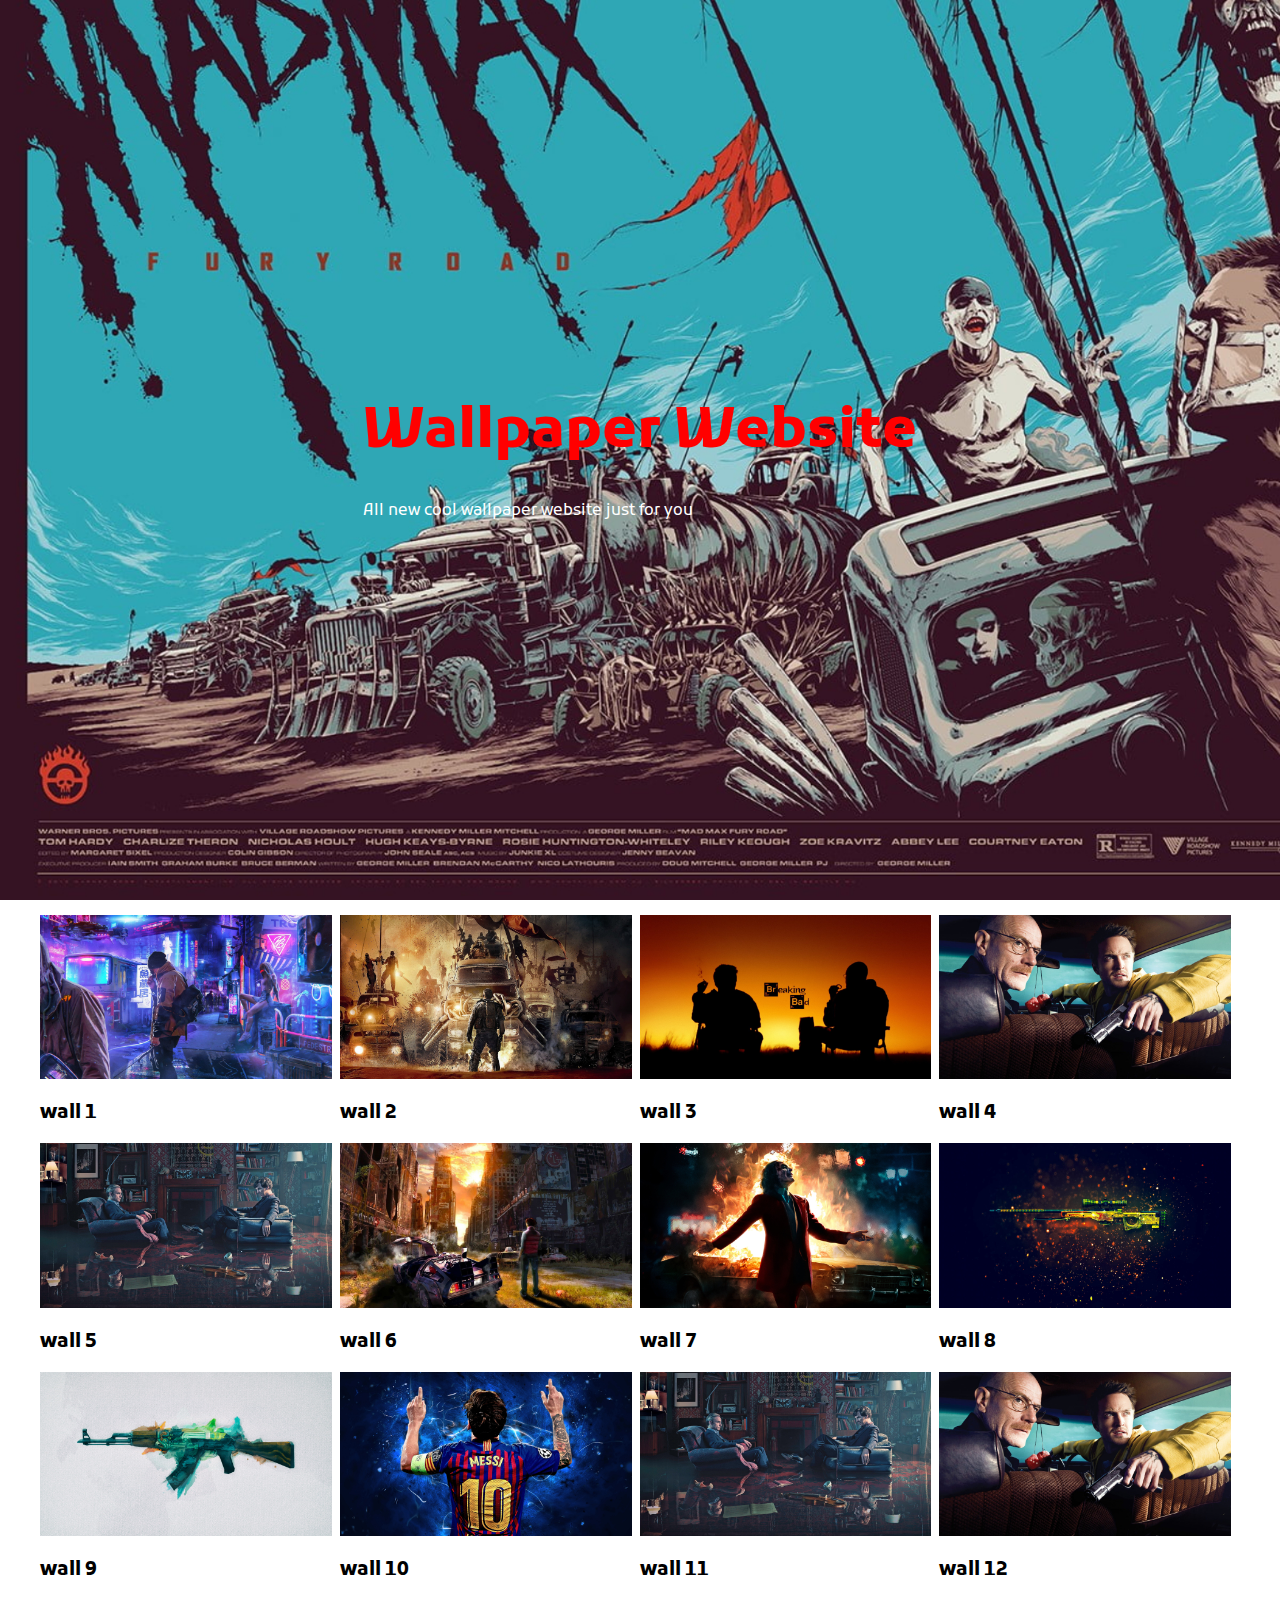
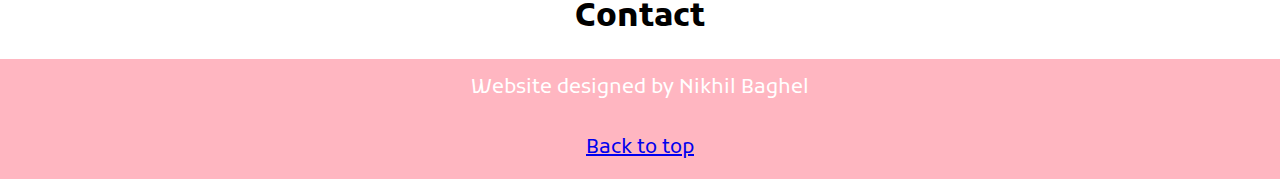
==== project/myproject.html @ 1bbdea01 "ok" ====
<!DOCTYPE html>
<html lang="en">
<head>
    <meta charset="UTF-8">
    <meta name="viewport" content="width=device-width, initial-scale=1.0">
    <title>Wallpaper Website</title>
    <link rel="stylesheet" href="../css/normalize.css">
    <link href="https://fonts.googleapis.com/css2?family=Kufam&display=swap" rel="stylesheet">
    <link rel="stylesheet" href="../css/myproject.css">
</head>
<body>
    <section id="header" class="im">
        <div class="wrapp">
            <h1>Wallpaper Website</h1>
            <p>All new cool wallpaper website just for you</p>
        </div>
    </section>
    <section class="im2">
        <div class="ilist">
            <img style="width: 100%;" src="../xz/wallpaperflare.com_wallpaper (1).jpg" alt="">
            <h3>wall 1</h3>
        </div>
        <div class="ilist">
            <img style="width: 100%;" src="../xz/wallpaperflare.com_wallpaper (14).jpg" alt="">
            <h3>wall 2</h3>
        </div>
        <div class="ilist">
            <img style="width: 100%;" src="../xz/wallpaperflare.com_wallpaper (2).jpg" alt="">
            <h3>wall 3</h3>
        </div>
        <div class="ilist">
            <img style="width: 100%;" src="../xz/wallpaperflare.com_wallpaper (3).jpg" alt="">
            <h3>wall 4</h3>
        </div>
    </section>

    <section class="im2">
        <div class="ilist">
            <img style="width: 100%;" src="../xz/wallpaperflare.com_wallpaper (4).jpg" alt="">
            <h3>wall 5</h3>
        </div>
        <div class="ilist">
            <img style="width: 100%;" src="../xz/wallpaperflare.com_wallpaper (7).jpg" alt="">
            <h3>wall 6</h3>
        </div>
        <div class="ilist">
            <img style="width: 100%;" src="../xz/wallpaperflare.com_wallpaper.jpg" alt="">
            <h3>wall 7</h3>
        </div>
        <div class="ilist">
            <img style="width: 100%;" src="../xz/wallpaperflare.com_wallpaper (15).jpg" alt="">
            <h3>wall 8</h3>
        </div>
    </section>

    <section class="im2">
        <div class="ilist">
            <img style="width: 100%;" src="../xz/wallpaperflare.com_wallpaper (16).jpg" alt="">
            <h3>wall 9</h3>
        </div>
        <div class="ilist">
            <img style="width: 100%;" src="../xz/wallpaperflare.com_wallpaper (17).jpg" alt="">
            <h3>wall 10</h3>
        </div>
        <div class="ilist">
            <img style="width: 100%;" src="../xz/wallpaperflare.com_wallpaper (4).jpg" alt="">
            <h3>wall 11</h3>
        </div>
        <div class="ilist">
            <img style="width: 100%;" src="../xz/wallpaperflare.com_wallpaper (3).jpg" alt="">
            <h3>wall 12</h3>
        </div>
    </section>
</div>
<div class="footer">
<h1 style="text-align: center;">Contact</h1>
<div id="sec4" style="font-size: 20px; margin: 0px;">
     Website designed by Nikhil Baghel
</div>
<div id="sec4" style="font-size: 20px;">
<a href="#header">Back to top</a>
</div>
</div>
    
</body>
</html>
---- css/myproject.css ----
body{
    font-family: 'Kufam', cursive;
}
.im{
    background: url(../xz/wallpaperflare.com_wallpaper\ \(13\).jpg);
    background-size: cover;
    height: 100vh;
}
.wrapp{
    color: white;
    position: absolute;
    top: 50%;
    left: 50%;
    transform: translate(-50%,-50%);
}
.wrapp h1{
    color: red;
    font-size: 3.5rem;
    text-align: center;

}
.im2{
    margin-top: 15px;
    width: 95%;
    margin-left: auto;
    margin-right: auto;

}
.ilist{
    width: 24%;
    float: left;
    margin-left: 0.5rem;
}
#sec4{
    height: 60px;
    background-color: lightpink;
    color: white;
    font-size: 35px;
    display:flex;
    justify-content: center;
    align-items: center;
}
.footer{
    width: 100%;
    
}
@media(max-width:850px){
    .ilist{
        width: 31%;
        float: left;
        margin-left: 0.5rem;
    }

}
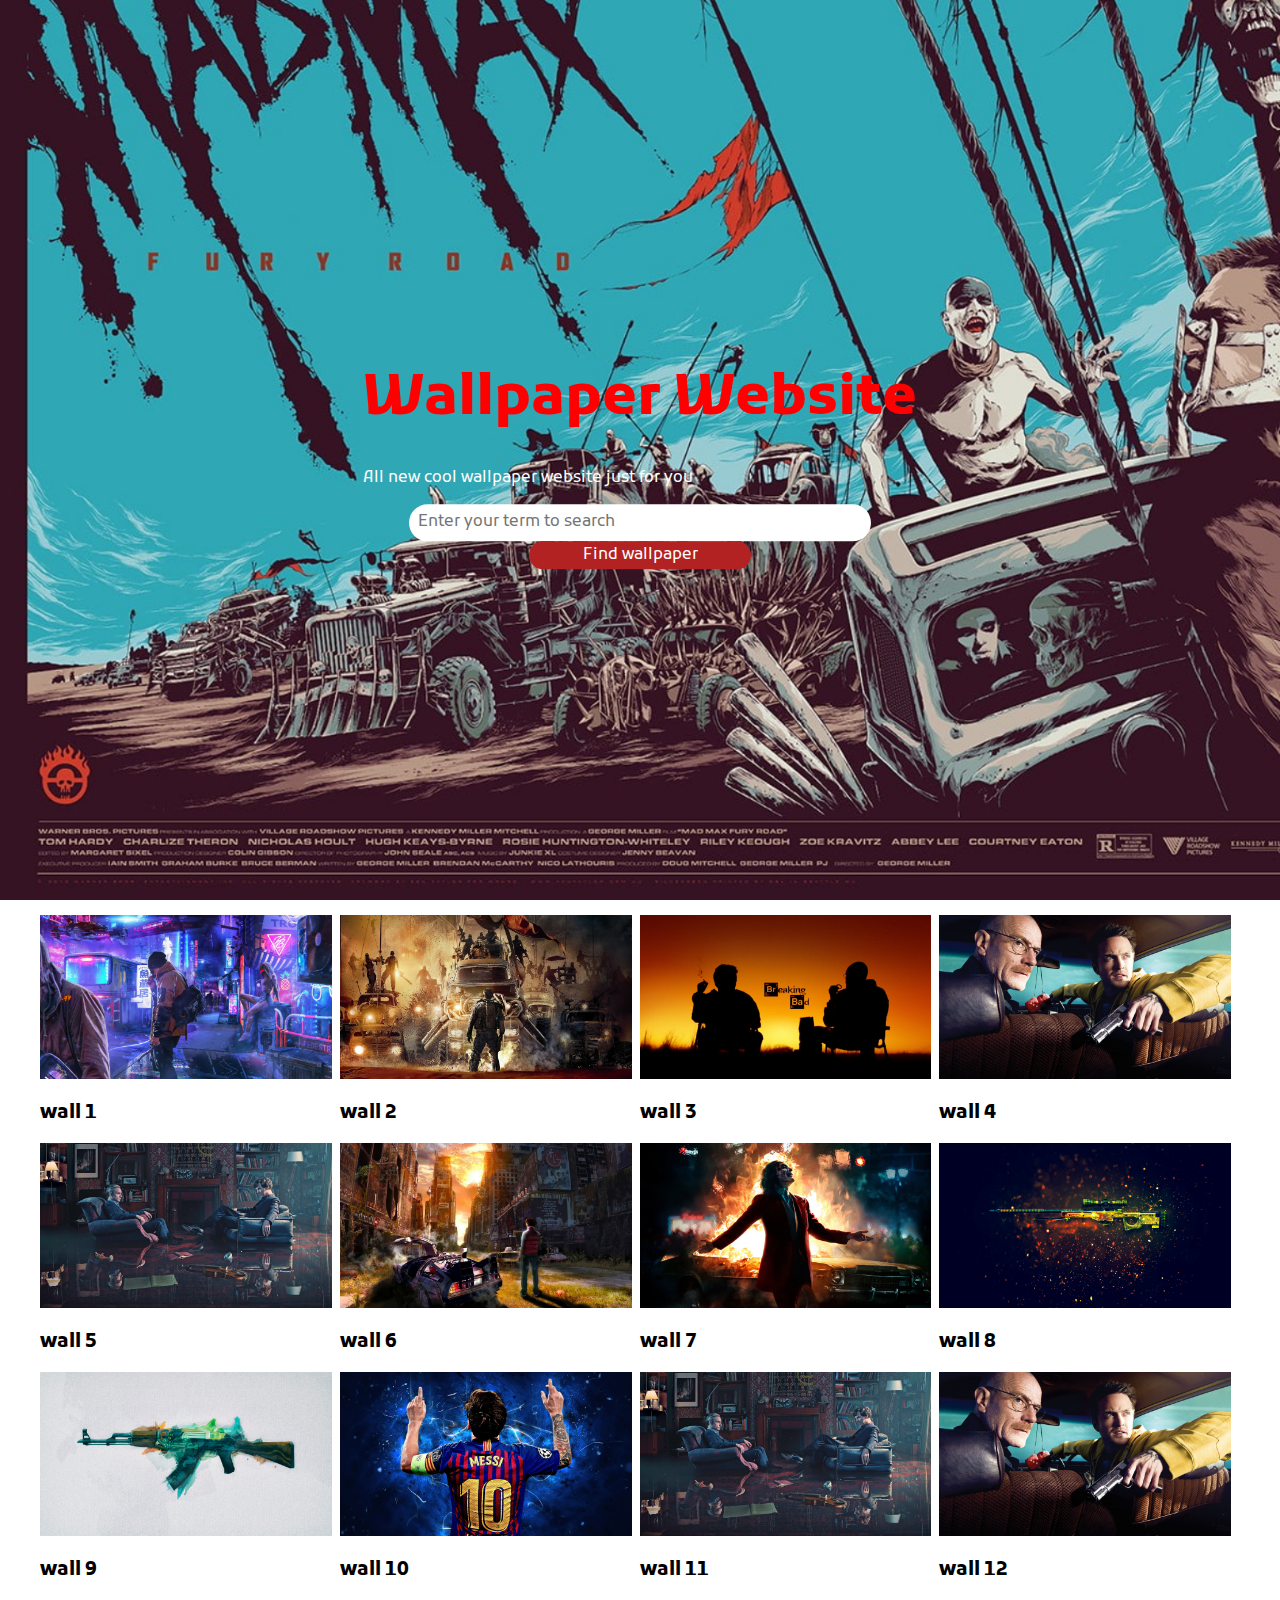
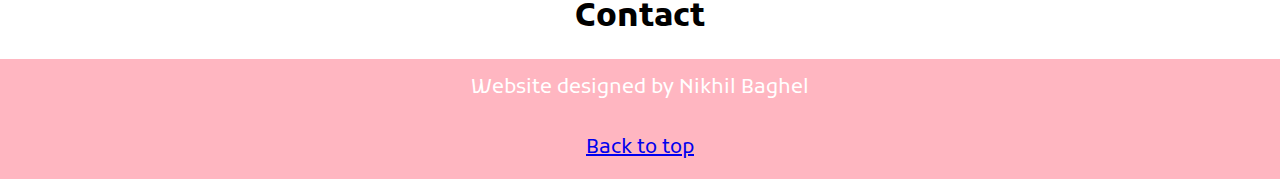
==== commit 440c537c: "okkkk" ====
--- a/project/myproject.html
+++ b/project/myproject.html
@@ -13,6 +13,10 @@
         <div class="wrapp">
             <h1>Wallpaper Website</h1>
             <p>All new cool wallpaper website just for you</p>
+            <form class="formcode">
+                <input class="postcode" type="text" placeholder="Enter your term to search">
+                <button type="submit">Find wallpaper</button>
+            </form>
         </div>
     </section>
     <section class="im2">
--- a/css/myproject.css
+++ b/css/myproject.css
@@ -17,6 +17,34 @@
     color: red;
     font-size: 3.5rem;
     text-align: center;
+
+}
+.formcode{
+    text-align: center;
+}
+.formcode .postcode {
+    display: block;
+    width: 80%;
+    margin-left: auto;
+    margin-right: auto;
+    border-radius: 2rem;
+    padding: 0.6rem;
+    border: none;
+    outline: none;
+
+}
+.formcode button{
+    width: 40%;
+    display: inline-block;
+    margin-left: auto;
+    margin-right: auto;
+    text-align: center;
+    background-color: firebrick;
+    color: white;
+    padding: 0.3rem;
+    border: none;
+    border-radius: 1rem;
+    
 
 }
 .im2{
